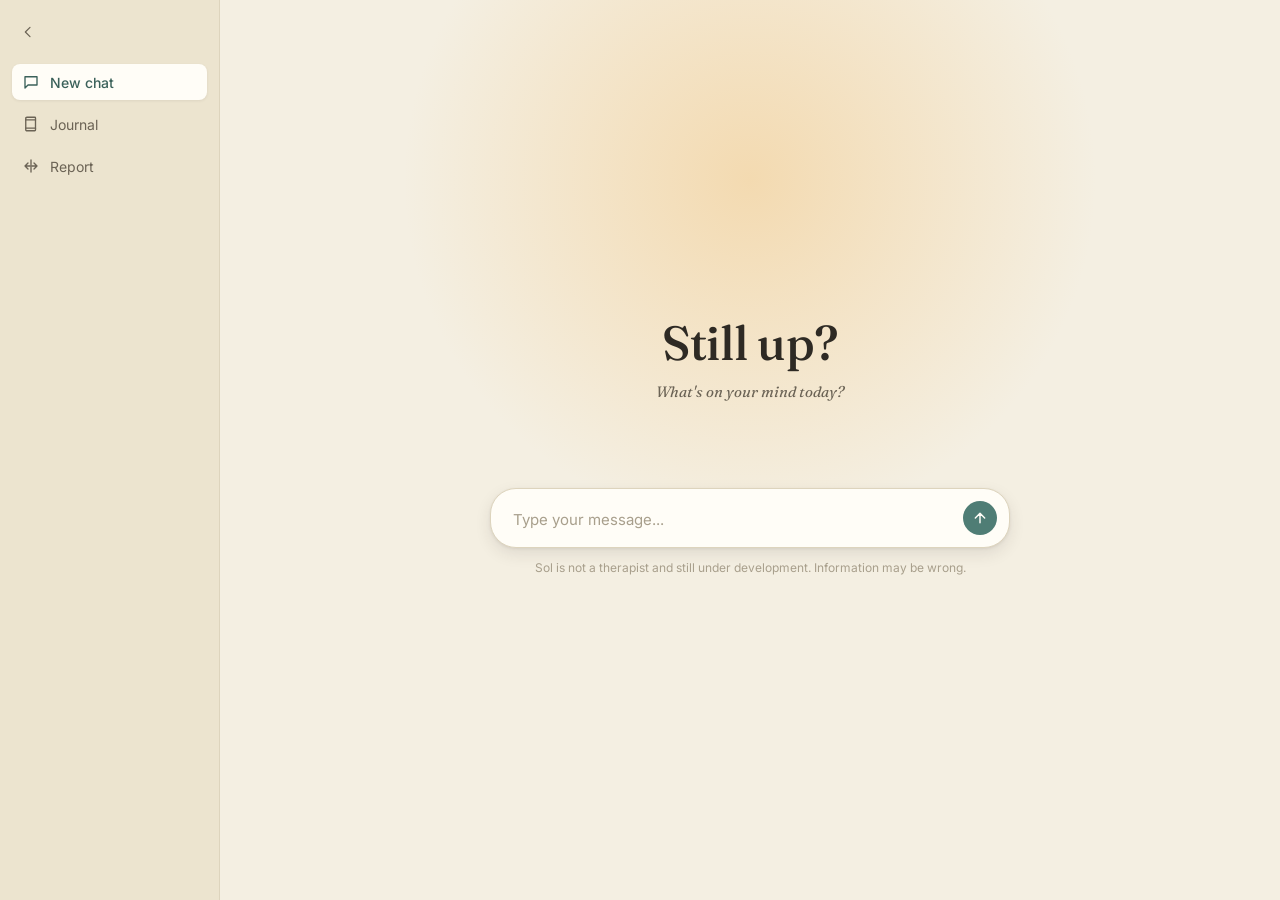
==== index.html @ 33840390 "more updates" ====
<!DOCTYPE html>
<html lang="en">
<head>
  <meta charset="UTF-8" />
  <meta name="viewport" content="width=device-width, initial-scale=1.0" />
  <title>Sol</title>
  <link rel="preconnect" href="https://fonts.googleapis.com">
  <link rel="preconnect" href="https://fonts.gstatic.com" crossorigin>
  <link href="https://fonts.googleapis.com/css2?family=Fraunces:ital,opsz,wght@0,9..144,400;0,9..144,500;0,9..144,600;1,9..144,500&family=Inter:wght@400;500;600&display=swap" rel="stylesheet">
  <link rel="stylesheet" href="styles.css" />
</head>
<body>

  <div class="layout">
    <div class="tabs" id="tabs">
      <button type="button" id="tabs-toggle" aria-label="Collapse sidebar">
        <svg viewBox="0 0 24 24" fill="none" stroke="currentColor" stroke-width="1.8" stroke-linecap="round" stroke-linejoin="round">
          <path d="M15 5 8 12l7 7" />
        </svg>
      </button>
      <ul>
        <li class="tab active">
          <a href="/">
            <svg viewBox="0 0 24 24" fill="none" stroke="currentColor" stroke-width="1.8" stroke-linecap="round" stroke-linejoin="round">
              <path d="M4 5h16v11H8l-4 4V5Z" />
            </svg>
            <span class="tab-label">New chat</span>
          </a>
        </li>
        <li class="tab">
          <a href="journal.html">
            <svg viewBox="0 0 24 24" fill="none" stroke="currentColor" stroke-width="1.8" stroke-linecap="round" stroke-linejoin="round">
              <path d="M5 4.5A1.5 1.5 0 0 1 6.5 3H17a1 1 0 0 1 1 1v16a1 1 0 0 1-1 1H6.5A1.5 1.5 0 0 1 5 19.5v-15Z" />
              <path d="M5 6.5h13M5 17.5h13" />
            </svg>
            <span class="tab-label">Journal</span>
          </a>
        </li>
        <li class="tab">
          <a href="">
            <svg viewBox="0 0 24 24" fill="none" stroke="currentColor" stroke-width="1.8" stroke-linecap="round" stroke-linejoin="round">
              <path d="M12 20v-6M12 4v6M4 12h16M4 12l4-4M4 12l4 4M20 12l-4-4M20 12l-4 4" />
            </svg>
            <span class="tab-label">Report</span>
          </a>
        </li>
    </div>

    <div class="main" id="main">
      <div class="glow" aria-hidden="true"></div>

      <header id="hero">
        <h1 id="greeting">Hello.</h1>
        <p class="subhead">What's on your mind today?</p>
      </header>

      <div class="chat-log" id="chat-log"></div>

      <div class="composer">
        <div class="typebar">
          <textarea id="composer-input" rows="1" placeholder="Type your message..."></textarea>
          <button type="button" id="send-btn" aria-label="Send message">
            <svg width="16" height="16" viewBox="0 0 24 24" fill="none" xmlns="http://www.w3.org/2000/svg">
              <path d="M12 19V5M12 5L5 12M12 5L19 12" stroke="currentColor" stroke-width="2.2" stroke-linecap="round" stroke-linejoin="round"/>
            </svg>
          </button>
        </div>
        <p class="disclaimer">Sol is not a therapist and still under development. Information may be wrong.</p>
      </div>
    </div>
  </div>

  <script>
    const tabs = document.getElementById('tabs');
    const toggleBtn = document.getElementById('tabs-toggle');

    toggleBtn.addEventListener('click', () => {
      const collapsed = tabs.classList.toggle('collapsed');
      toggleBtn.setAttribute('aria-label', collapsed ? 'Expand sidebar' : 'Collapse sidebar');
    });

    // Greeting that follows the time of day, fitting for an app named Sol
    const greetingEl = document.getElementById('greeting');
    const hour = new Date().getHours();
    const greeting =
      hour < 5 ? 'Still up?' :
      hour < 12 ? 'Good morning.' :
      hour < 18 ? 'Good afternoon.' :
      'Good evening.';
    greetingEl.textContent = greeting;
  </script>
  <script src="chat.js"></script>

</body>
</html>
---- styles.css ----
/* ---------- Tokens ---------- */
:root {
  --paper: #f4efe2;
  --card: #fffdf7;
  --sidebar: #ece4cf;
  --ink: #2e2a24;
  --ink-soft: #6b6355;
  --ink-faint: #a89f8c;
  --rule: #ddd4bd;
  --accent: #4f7d75;
  --accent-dark: #3b615a;
  --accent-tint: #dfe9e6;
  --sun: #f3c988;
  --shadow: 0 6px 16px rgba(46, 42, 36, 0.10), 0 1px 3px rgba(46, 42, 36, 0.08);

  --font-display: "Fraunces", Georgia, serif;
  --font-body: "Inter", -apple-system, BlinkMacSystemFont, sans-serif;
}

* {
  box-sizing: border-box;
}

html, body {
  height: 100%;
  margin: 0;
  padding: 0;
  font-family: var(--font-body);
  color: var(--ink);
  background: var(--paper);
}

.layout {
  display: flex;
  height: 100vh;
}

/* ---------- Sidebar ---------- */
.tabs {
  flex-shrink: 0;
  display: flex;
  flex-direction: column;
  width: 220px;
  height: 100%;
  padding: 16px 12px;
  background: var(--sidebar);
  border-right: 1px solid var(--rule);
  transition: width 0.18s ease;
}

.tabs.collapsed {
  width: 68px;
}

#tabs-toggle {
  display: flex;
  align-items: center;
  justify-content: center;
  width: 32px;
  height: 32px;
  background: none;
  border: none;
  border-radius: 8px;
  color: var(--ink-soft);
  margin-bottom: 16px;
  cursor: pointer;
  transition: background 0.15s ease, transform 0.18s ease;
}

#tabs-toggle svg {
  width: 16px;
  height: 16px;
}

#tabs-toggle:hover {
  background: rgba(46, 42, 36, 0.06);
}

.tabs.collapsed #tabs-toggle svg {
  transform: rotate(180deg);
}

.tabs ul {
  list-style: none;
  margin: 0;
  padding: 0;
  display: flex;
  flex-direction: column;
  gap: 6px;
}

.tab a {
  display: flex;
  align-items: center;
  gap: 10px;
  padding: 9px 10px;
  border-radius: 8px;
  color: var(--ink-soft);
  text-decoration: none;
  font-size: 14px;
  white-space: nowrap;
  overflow: hidden;
  transition: background 0.15s ease, color 0.15s ease;
}

.tab a svg {
  width: 18px;
  height: 18px;
  flex-shrink: 0;
}

.tab a:hover {
  background: rgba(46, 42, 36, 0.06);
}

.tab.active a {
  background: var(--card);
  color: var(--accent-dark);
  font-weight: 500;
  box-shadow: 0 1px 3px rgba(46, 42, 36, 0.08);
}

.tabs.collapsed .tab-label {
  display: none;
}

.tabs.collapsed .tab a {
  justify-content: center;
  padding: 9px;
}

/* ---------- Main ---------- */
.main {
  position: relative;
  flex: 1;
  display: flex;
  flex-direction: column;
  justify-content: center;
  align-items: center;
  min-width: 0;
  overflow: hidden;
  background: var(--paper);
}

.glow {
  position: absolute;
  top: -20%;
  left: 50%;
  width: 720px;
  height: 720px;
  transform: translateX(-50%);
  background: radial-gradient(circle, var(--sun) 0%, rgba(243, 201, 136, 0) 68%);
  opacity: 0.55;
  pointer-events: none;
}

header {
  position: relative;
  text-align: center;
  margin-bottom: 40px;
}

h1 {
  font-family: var(--font-display);
  font-weight: 500;
  font-size: 48px;
  letter-spacing: -0.01em;
  color: var(--ink);
  margin: 0;
}

.subhead {
  margin-top: 10px;
  font-size: 15px;
  color: var(--ink-soft);
  font-style: italic;
  font-family: var(--font-display);
}

/* ---------- Chat ---------- */
.chat-log {
  position: relative;
  width: min(680px, calc(100% - 48px));
  max-height: 46vh;
  overflow-y: auto;
  display: flex;
  flex-direction: column;
  gap: 12px;
  margin: 0 0 24px;
  padding: 4px;
}

.chat-message {
  max-width: 82%;
  padding: 11px 14px;
  border-radius: 16px;
  font-size: 15px;
  line-height: 1.5;
  white-space: pre-wrap;
  box-shadow: 0 1px 2px rgba(46, 42, 36, 0.06);
}

.chat-message.user {
  align-self: flex-end;
  color: #fffdf7;
  background: var(--accent);
  border-bottom-right-radius: 4px;
}

.chat-message.assistant {
  align-self: flex-start;
  background: var(--card);
  border: 1px solid var(--rule);
  border-bottom-left-radius: 4px;
}

.chat-message.pending {
  color: var(--ink-soft);
  font-style: italic;
}

/* ---------- Composer ---------- */
.composer {
  position: relative;
  display: flex;
  flex-direction: column;
  align-items: center;
  width: 100%;
  padding: 0 24px;
}

.typebar {
  display: flex;
  align-items: flex-end;
  gap: 8px;
  width: 100%;
  max-width: 520px;
  padding: 12px 12px 12px 22px;
  border: 1px solid var(--rule);
  border-radius: 26px;
  background: var(--card);
  box-shadow: var(--shadow);
}

.typebar textarea {
  flex: 1;
  border: none;
  outline: none;
  resize: none;
  font-family: var(--font-body);
  font-size: 15px;
  line-height: 1.5;
  max-height: 160px;
  padding: 4px 0;
  color: var(--ink);
  background: transparent;
}

.typebar textarea::placeholder {
  color: var(--ink-faint);
}

#send-btn {
  flex-shrink: 0;
  width: 34px;
  height: 34px;
  border: none;
  border-radius: 50%;
  background: var(--accent);
  color: #fffdf7;
  display: flex;
  align-items: center;
  justify-content: center;
  cursor: pointer;
  transition: background 0.15s ease, transform 0.1s ease;
}

#send-btn:hover {
  background: var(--accent-dark);
}

#send-btn:active {
  transform: scale(0.95);
}

#send-btn:focus-visible,
#tabs-toggle:focus-visible,
.tab a:focus-visible {
  outline: 2px solid var(--accent-dark);
  outline-offset: 2px;
}

#send-btn:disabled {
  cursor: wait;
  opacity: 0.65;
}

.disclaimer {
  font-size: 12px;
  color: var(--ink-faint);
  text-align: center;
  margin-top: 12px;
}

/* ---------- Responsive ---------- */
@media screen and (max-width: 700px) {
  .layout {
    flex-direction: column;
    height: auto;
    min-height: 100vh;
  }

  .tabs {
    width: 100%;
    height: auto;
    flex-direction: row;
    align-items: center;
    border-right: none;
    border-bottom: 1px solid var(--rule);
    padding: 8px 12px;
  }

  .tabs.collapsed {
    width: 100%;
  }

  #tabs-toggle {
    margin-bottom: 0;
    margin-right: 8px;
  }

  .tabs ul {
    flex-direction: row;
    flex: 1;
    overflow-x: auto;
  }

  .tab a {
    padding: 8px 10px;
  }

  .main {
    padding: 32px 0;
  }

  h1 {
    font-size: 34px;
  }

  .glow {
    width: 480px;
    height: 480px;
  }
}
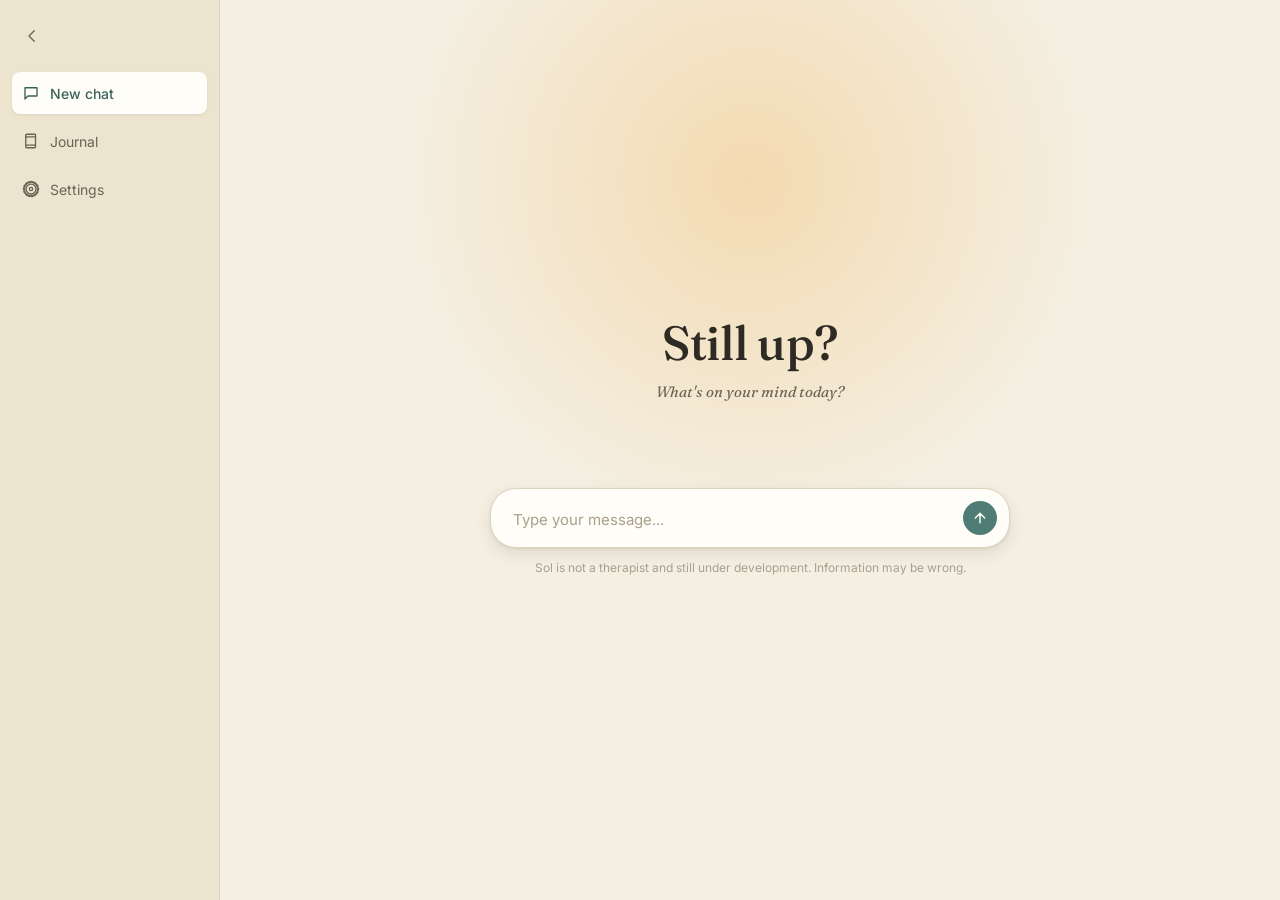
==== commit f73c7065: "Fixed and edited Addressed UI Bugs" ====
--- a/index.html
+++ b/index.html
@@ -7,20 +7,24 @@
   <link rel="preconnect" href="https://fonts.googleapis.com">
   <link rel="preconnect" href="https://fonts.gstatic.com" crossorigin>
   <link href="https://fonts.googleapis.com/css2?family=Fraunces:ital,opsz,wght@0,9..144,400;0,9..144,500;0,9..144,600;1,9..144,500&family=Inter:wght@400;500;600&display=swap" rel="stylesheet">
+  <link rel="stylesheet" href="nav.css" />
   <link rel="stylesheet" href="styles.css" />
 </head>
 <body>
 
   <div class="layout">
-    <div class="tabs" id="tabs">
-      <button type="button" id="tabs-toggle" aria-label="Collapse sidebar">
-        <svg viewBox="0 0 24 24" fill="none" stroke="currentColor" stroke-width="1.8" stroke-linecap="round" stroke-linejoin="round">
+    <nav class="tabs" id="tabs" aria-label="Main navigation">
+      <button type="button" id="tabs-toggle" aria-label="Collapse sidebar" aria-controls="main-navigation" aria-expanded="true">
+        <svg class="collapse-icon" viewBox="0 0 24 24" fill="none" stroke="currentColor" stroke-width="1.8" stroke-linecap="round" stroke-linejoin="round" aria-hidden="true">
           <path d="M15 5 8 12l7 7" />
         </svg>
+        <svg class="menu-icon" viewBox="0 0 24 24" fill="none" stroke="currentColor" stroke-width="1.8" stroke-linecap="round" aria-hidden="true">
+          <path d="M4 6h16M4 12h16M4 18h16" />
+        </svg>
       </button>
-      <ul>
+      <ul id="main-navigation">
         <li class="tab active">
-          <a href="/">
+          <a href="/" aria-label="New chat" aria-current="page">
             <svg viewBox="0 0 24 24" fill="none" stroke="currentColor" stroke-width="1.8" stroke-linecap="round" stroke-linejoin="round">
               <path d="M4 5h16v11H8l-4 4V5Z" />
             </svg>
@@ -28,7 +32,7 @@
           </a>
         </li>
         <li class="tab">
-          <a href="journal.html">
+          <a href="/journal.html" aria-label="Journal">
             <svg viewBox="0 0 24 24" fill="none" stroke="currentColor" stroke-width="1.8" stroke-linecap="round" stroke-linejoin="round">
               <path d="M5 4.5A1.5 1.5 0 0 1 6.5 3H17a1 1 0 0 1 1 1v16a1 1 0 0 1-1 1H6.5A1.5 1.5 0 0 1 5 19.5v-15Z" />
               <path d="M5 6.5h13M5 17.5h13" />
@@ -37,14 +41,17 @@
           </a>
         </li>
         <li class="tab">
-          <a href="">
+          <a href="/settings.html" aria-label="Settings">
             <svg viewBox="0 0 24 24" fill="none" stroke="currentColor" stroke-width="1.8" stroke-linecap="round" stroke-linejoin="round">
-              <path d="M12 20v-6M12 4v6M4 12h16M4 12l4-4M4 12l4 4M20 12l-4-4M20 12l-4 4" />
+              <circle cx="12" cy="12" r="9.4" stroke-width="3" stroke-dasharray="1.6 2.5" />
+              <circle cx="12" cy="12" r="6.6" stroke-width="1.8" />
+              <circle cx="12" cy="12" r="2.2" stroke-width="1.8" />
             </svg>
-            <span class="tab-label">Report</span>
+            <span class="tab-label">Settings</span>
           </a>
         </li>
-    </div>
+      </ul>
+    </nav>
 
     <div class="main" id="main">
       <div class="glow" aria-hidden="true"></div>
@@ -71,15 +78,6 @@
   </div>
 
   <script>
-    const tabs = document.getElementById('tabs');
-    const toggleBtn = document.getElementById('tabs-toggle');
-
-    toggleBtn.addEventListener('click', () => {
-      const collapsed = tabs.classList.toggle('collapsed');
-      toggleBtn.setAttribute('aria-label', collapsed ? 'Expand sidebar' : 'Collapse sidebar');
-    });
-
-    // Greeting that follows the time of day, fitting for an app named Sol
     const greetingEl = document.getElementById('greeting');
     const hour = new Date().getHours();
     const greeting =
@@ -89,6 +87,7 @@
       'Good evening.';
     greetingEl.textContent = greeting;
   </script>
+  <script src="nav.js"></script>
   <script src="chat.js"></script>
 
 </body>
--- a/nav.css
+++ b/nav.css
@@ -0,0 +1,167 @@
+.layout {
+  display: flex;
+  min-height: 100vh;
+  min-height: 100dvh;
+}
+
+.tabs {
+  flex: 0 0 220px;
+  display: flex;
+  flex-direction: column;
+  width: 220px;
+  min-height: 100vh;
+  min-height: 100dvh;
+  padding: 16px 12px;
+  background: var(--sidebar);
+  border-right: 1px solid var(--rule);
+  transition: width 0.18s ease, flex-basis 0.18s ease;
+}
+
+.tabs.collapsed {
+  flex-basis: 68px;
+  width: 68px;
+}
+
+#tabs-toggle {
+  display: flex;
+  align-items: center;
+  justify-content: center;
+  width: 40px;
+  height: 40px;
+  margin-bottom: 16px;
+  border: 0;
+  border-radius: 8px;
+  background: transparent;
+  color: var(--ink-soft);
+  cursor: pointer;
+}
+
+#tabs-toggle:hover {
+  background: rgba(46, 42, 36, 0.06);
+}
+
+#tabs-toggle svg {
+  width: 18px;
+  height: 18px;
+}
+
+#tabs-toggle .menu-icon {
+  display: none;
+}
+
+.tabs.collapsed .collapse-icon {
+  transform: rotate(180deg);
+}
+
+.tabs ul {
+  display: flex;
+  flex-direction: column;
+  gap: 6px;
+  margin: 0;
+  padding: 0;
+  list-style: none;
+}
+
+.tab a {
+  display: flex;
+  align-items: center;
+  gap: 10px;
+  min-height: 42px;
+  padding: 9px 10px;
+  overflow: hidden;
+  border-radius: 8px;
+  color: var(--ink-soft);
+  font-size: 14px;
+  text-decoration: none;
+  white-space: nowrap;
+  transition: background 0.15s ease, color 0.15s ease;
+}
+
+.tab a svg {
+  flex: 0 0 18px;
+  width: 18px;
+  height: 18px;
+}
+
+.tab a:hover {
+  background: rgba(46, 42, 36, 0.06);
+}
+
+.tab.active a {
+  background: var(--card);
+  color: var(--accent-dark);
+  font-weight: 500;
+  box-shadow: 0 1px 3px rgba(46, 42, 36, 0.08);
+}
+
+.tabs.collapsed .tab-label {
+  display: none;
+}
+
+.tabs.collapsed .tab a {
+  justify-content: center;
+  padding: 9px;
+}
+
+#tabs-toggle:focus-visible,
+.tab a:focus-visible {
+  outline: 2px solid var(--accent-dark);
+  outline-offset: 2px;
+}
+
+@media screen and (max-width: 700px) {
+  .layout {
+    display: block;
+  }
+
+  .tabs,
+  .tabs.collapsed {
+    position: relative;
+    z-index: 5;
+    box-sizing: border-box;
+    width: 100%;
+    min-height: 0;
+    height: auto;
+    padding: 8px 12px;
+    border-right: 0;
+    border-bottom: 1px solid var(--rule);
+  }
+
+  .tabs #tabs-toggle {
+    margin: 0;
+  }
+
+  #tabs-toggle .collapse-icon {
+    display: none;
+  }
+
+  #tabs-toggle .menu-icon {
+    display: block;
+  }
+
+  .tabs ul {
+    display: none;
+    padding: 8px 0 4px;
+  }
+
+  .tabs.mobile-open ul {
+    display: flex;
+  }
+
+  .tabs.collapsed .tab-label {
+    display: inline;
+  }
+
+  .tabs.collapsed .tab a {
+    justify-content: flex-start;
+    padding: 9px 10px;
+  }
+}
+
+@media (prefers-reduced-motion: reduce) {
+  .tabs,
+  #tabs-toggle,
+  .tab a {
+    transition: none;
+  }
+}
--- a/styles.css
+++ b/styles.css
@@ -22,7 +22,7 @@
 }
 
 html, body {
-  height: 100%;
+  min-height: 100%;
   margin: 0;
   padding: 0;
   font-family: var(--font-body);
@@ -30,103 +30,8 @@
   background: var(--paper);
 }
 
-.layout {
-  display: flex;
-  height: 100vh;
-}
-
-/* ---------- Sidebar ---------- */
-.tabs {
-  flex-shrink: 0;
-  display: flex;
-  flex-direction: column;
-  width: 220px;
-  height: 100%;
-  padding: 16px 12px;
-  background: var(--sidebar);
-  border-right: 1px solid var(--rule);
-  transition: width 0.18s ease;
-}
-
-.tabs.collapsed {
-  width: 68px;
-}
-
-#tabs-toggle {
-  display: flex;
-  align-items: center;
-  justify-content: center;
-  width: 32px;
-  height: 32px;
-  background: none;
-  border: none;
-  border-radius: 8px;
-  color: var(--ink-soft);
-  margin-bottom: 16px;
-  cursor: pointer;
-  transition: background 0.15s ease, transform 0.18s ease;
-}
-
-#tabs-toggle svg {
-  width: 16px;
-  height: 16px;
-}
-
-#tabs-toggle:hover {
-  background: rgba(46, 42, 36, 0.06);
-}
-
-.tabs.collapsed #tabs-toggle svg {
-  transform: rotate(180deg);
-}
-
-.tabs ul {
-  list-style: none;
-  margin: 0;
-  padding: 0;
-  display: flex;
-  flex-direction: column;
-  gap: 6px;
-}
-
-.tab a {
-  display: flex;
-  align-items: center;
-  gap: 10px;
-  padding: 9px 10px;
-  border-radius: 8px;
-  color: var(--ink-soft);
-  text-decoration: none;
-  font-size: 14px;
-  white-space: nowrap;
-  overflow: hidden;
-  transition: background 0.15s ease, color 0.15s ease;
-}
-
-.tab a svg {
-  width: 18px;
-  height: 18px;
-  flex-shrink: 0;
-}
-
-.tab a:hover {
-  background: rgba(46, 42, 36, 0.06);
-}
-
-.tab.active a {
-  background: var(--card);
-  color: var(--accent-dark);
-  font-weight: 500;
-  box-shadow: 0 1px 3px rgba(46, 42, 36, 0.08);
-}
-
-.tabs.collapsed .tab-label {
-  display: none;
-}
-
-.tabs.collapsed .tab a {
-  justify-content: center;
-  padding: 9px;
+body {
+  min-width: 320px;
 }
 
 /* ---------- Main ---------- */
@@ -284,12 +189,6 @@
 }
 
 #send-btn:focus-visible,
-#tabs-toggle:focus-visible,
-.tab a:focus-visible {
-  outline: 2px solid var(--accent-dark);
-  outline-offset: 2px;
-}
-
 #send-btn:disabled {
   cursor: wait;
   opacity: 0.65;
@@ -305,42 +204,49 @@
 /* ---------- Responsive ---------- */
 @media screen and (max-width: 700px) {
   .layout {
-    flex-direction: column;
-    height: auto;
-    min-height: 100vh;
-  }
-
-  .tabs {
+    min-height: 100svh;
+    min-height: 100dvh;
+  }
+
+  .main {
+    min-height: calc(100svh - 57px);
+    min-height: calc(100dvh - 57px);
+    justify-content: flex-start;
+    padding: 28px 0 max(20px, env(safe-area-inset-bottom));
+  }
+
+  header {
     width: 100%;
-    height: auto;
-    flex-direction: row;
+    margin: 20px 0 28px;
+    padding: 0 16px;
+  }
+
+  .chat-log {
+    flex: 1 1 auto;
+    width: calc(100% - 32px);
+    max-height: none;
+    min-height: 0;
+    margin-bottom: 16px;
+  }
+
+  .composer {
+    flex: 0 0 auto;
     align-items: center;
-    border-right: none;
-    border-bottom: 1px solid var(--rule);
-    padding: 8px 12px;
-  }
-
-  .tabs.collapsed {
     width: 100%;
-  }
-
-  #tabs-toggle {
-    margin-bottom: 0;
-    margin-right: 8px;
-  }
-
-  .tabs ul {
-    flex-direction: row;
-    flex: 1;
-    overflow-x: auto;
-  }
-
-  .tab a {
-    padding: 8px 10px;
-  }
-
-  .main {
-    padding: 32px 0;
+    padding: 0 16px;
+  }
+
+  .typebar {
+    width: min(100%, 520px);
+    margin-inline: auto;
+  }
+
+  .typebar textarea {
+    font-size: 16px;
+  }
+
+  .disclaimer {
+    max-width: 34rem;
   }
 
   h1 {
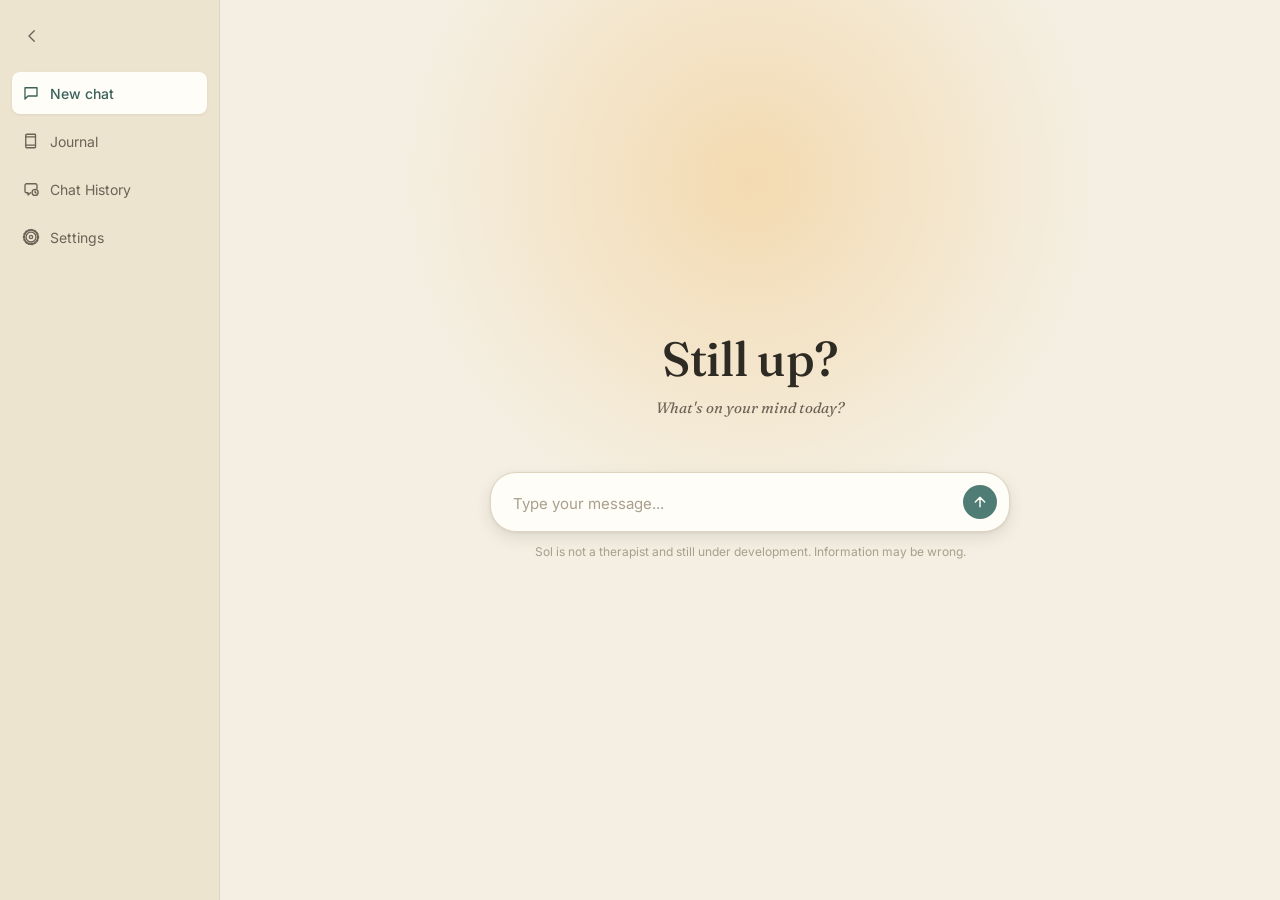
==== commit 4028a5c6: "Sol UI Improvements - Added a Chat Log tab for accessing previous conversations.  - Improved the mob" ====
--- a/index.html
+++ b/index.html
@@ -41,6 +41,18 @@
           </a>
         </li>
         <li class="tab">
+          <a href="/chat.html" aria-label="Chat History">
+            <svg viewBox="0 0 24 24" fill="none" stroke="currentColor" stroke-width="1.8" stroke-linecap="round" stroke-linejoin="round">
+              <!-- Speech bubble with tail -->
+              <path d="M20 11.5V7a2 2 0 0 0-2-2H6a2 2 0 0 0-2 2v8a2 2 0 0 0 2 2h2v3l3.5-3" />
+              <!-- Clock badge -->
+              <circle cx="17.5" cy="16.5" r="4" />
+              <path d="M17.5 14.5v2l1.3 1" />
+            </svg>
+            <span class="tab-label">Chat History</span>
+          </a>
+        </li>
+        <li class="tab">
           <a href="/settings.html" aria-label="Settings">
             <svg viewBox="0 0 24 24" fill="none" stroke="currentColor" stroke-width="1.8" stroke-linecap="round" stroke-linejoin="round">
               <circle cx="12" cy="12" r="9.4" stroke-width="3" stroke-dasharray="1.6 2.5" />
@@ -60,8 +72,6 @@
         <h1 id="greeting">Hello.</h1>
         <p class="subhead">What's on your mind today?</p>
       </header>
-
-      <div class="chat-log" id="chat-log"></div>
 
       <div class="composer">
         <div class="typebar">
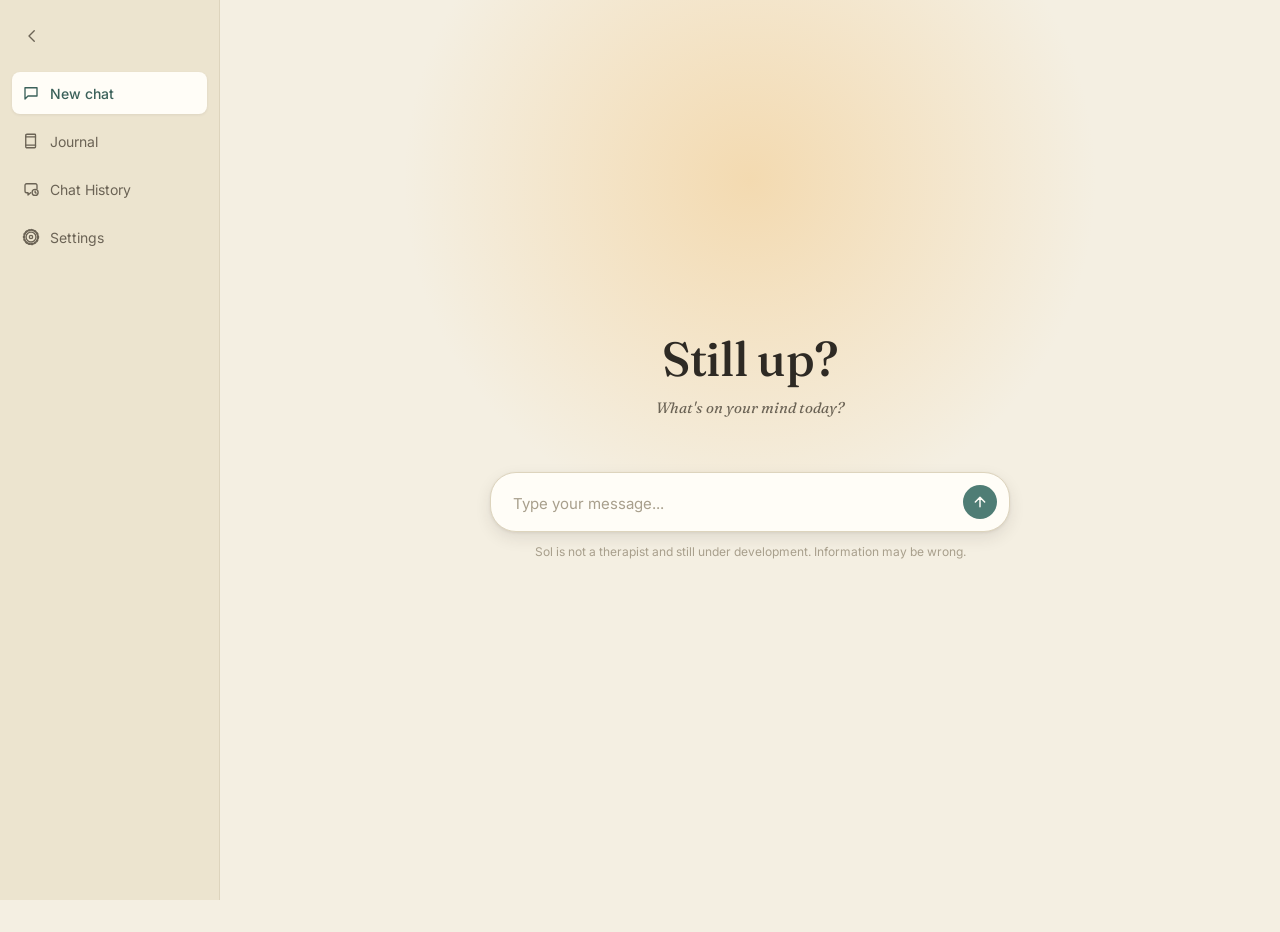
==== commit fb037622: "Chat box fix - Coded back the 'chat-log' class for the chat.js can display the response." ====
--- a/index.html
+++ b/index.html
@@ -24,7 +24,7 @@
       </button>
       <ul id="main-navigation">
         <li class="tab active">
-          <a href="/" aria-label="New chat" aria-current="page">
+          <a href="index.html" aria-label="New chat" aria-current="page">
             <svg viewBox="0 0 24 24" fill="none" stroke="currentColor" stroke-width="1.8" stroke-linecap="round" stroke-linejoin="round">
               <path d="M4 5h16v11H8l-4 4V5Z" />
             </svg>
@@ -87,6 +87,8 @@
     </div>
   </div>
 
+  <div class="chat-log" id="chat-log"></div>
+
   <script>
     const greetingEl = document.getElementById('greeting');
     const hour = new Date().getHours();
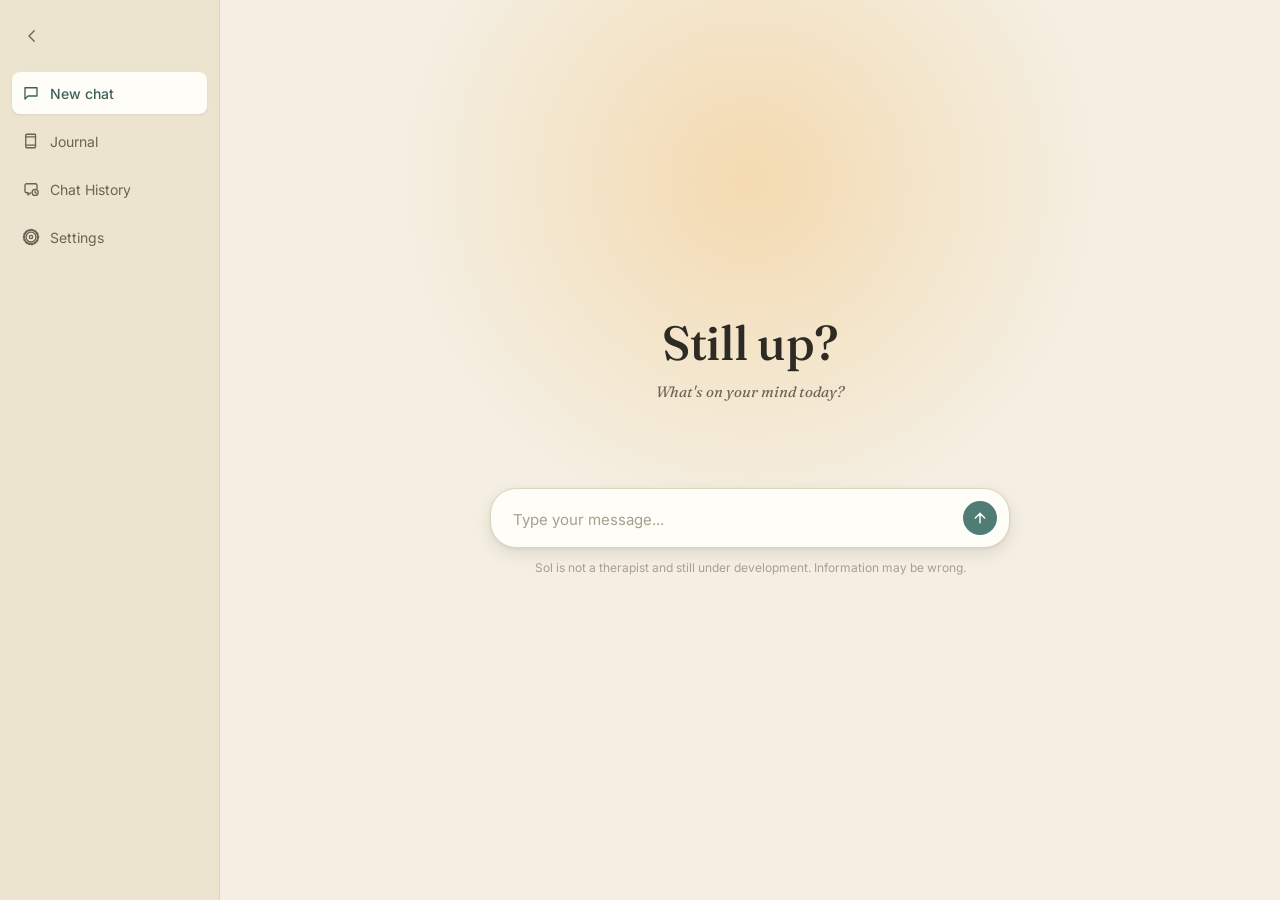
==== commit a00bafc9: "Chat log fix - Placed the chat log in the correct spot." ====
--- a/index.html
+++ b/index.html
@@ -73,6 +73,8 @@
         <p class="subhead">What's on your mind today?</p>
       </header>
 
+      <div class="chat-log" id="chat-log"></div>
+
       <div class="composer">
         <div class="typebar">
           <textarea id="composer-input" rows="1" placeholder="Type your message..."></textarea>
@@ -86,8 +88,6 @@
       </div>
     </div>
   </div>
-
-  <div class="chat-log" id="chat-log"></div>
 
   <script>
     const greetingEl = document.getElementById('greeting');
